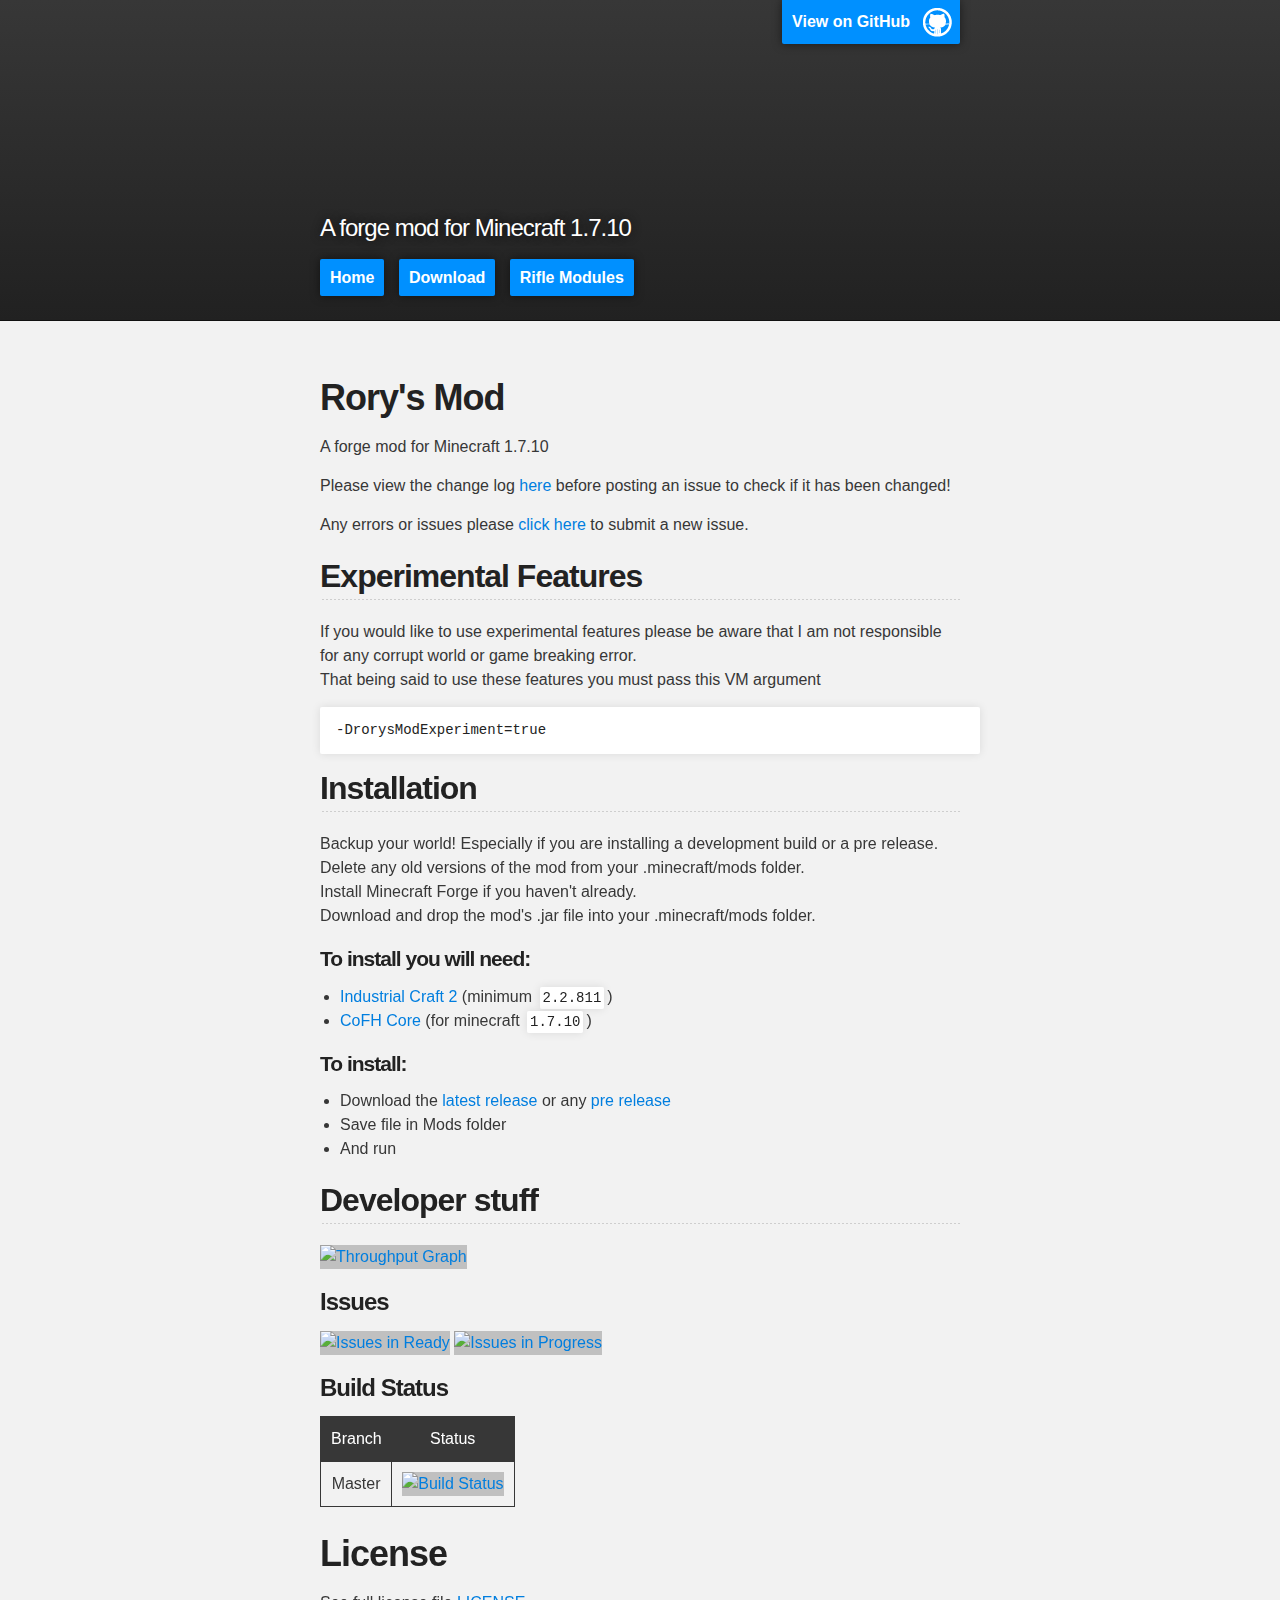
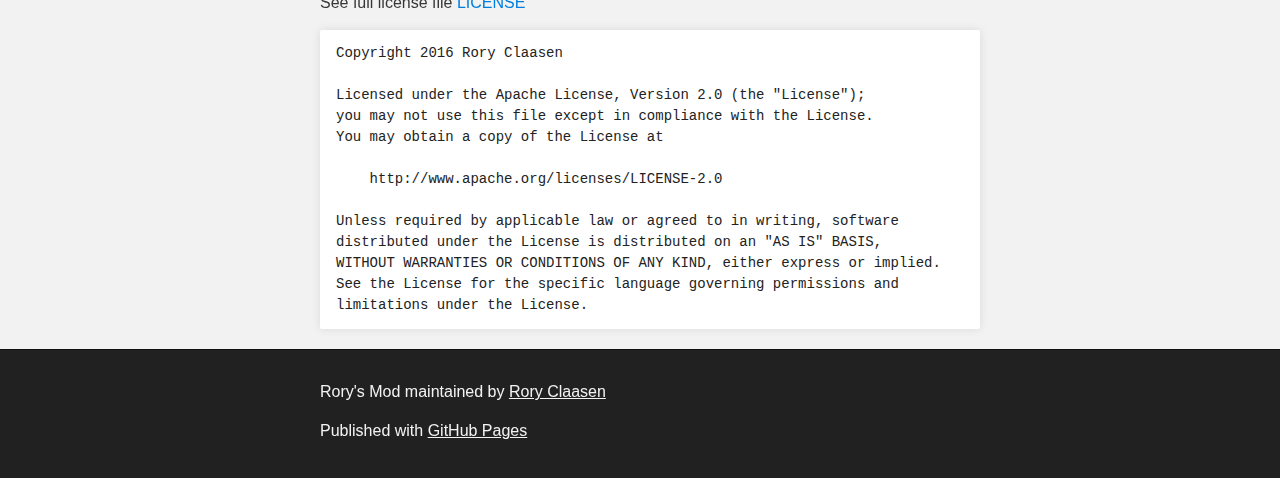
==== index.html @ 65c18e64 "Fixed alignment" ====
<!DOCTYPE html>
<html>

<head>
   <meta charset='utf-8'>
   <meta http-equiv="X-UA-Compatible" content="chrome=1">
   <meta name="description" content="Rory&#39;s Mod : A forge mod for Minecraft 1.7.10">

   <link rel="stylesheet" type="text/css" media="screen" href="stylesheets/stylesheet.css">
   <link rel="stylesheet" type="text/css" media="screen" href="stylesheets/custom.css">

   <script src="http://code.jquery.com/jquery-1.12.0.min.js"></script>
   <script src="javascripts/main.js"></script>

   <link rel="shortcut icon" type="image/png" href="http://raw.githubusercontent.com/GOGO98901/RorysMod/master/src/main/resources/assets/rorysmod/textures/items/rifle1.png"/>
   <title>Rory&#39;s Mod</title>
</head>
<body>
   <div id="header_wrap" class="outer">
      <header class="inner">
         <a id="forkme_banner" href="https://github.com/GOGO98901/RorysMod">View on GitHub</a>

         <!--<h1 id="project_title">Rory&#39;s Mod</h1>-->
         <div id="logo"></div>
         <h2 id="project_tagline">A forge mod for Minecraft 1.7.10</h2>

         <a class="navLink" href="#header_wrap">Home</a>
         <a class="navLink" href="#installation">Download</a>
         <a class="navLink" href="module.html">Rifle Modules</a>
      </header>
   </div>
   <div id="main_content_wrap" class="outer">
      <section id="main_content" class="inner">
         <h1><a id="rorys-mod" class="anchor" href="#rorys-mod" aria-hidden="true"><span aria-hidden="true" class="octicon octicon-link"></span></a>Rory's Mod</h1>

         <p>A forge mod for Minecraft 1.7.10</p>

         <p>Please view the change log <a href="https://github.com/GOGO98901/RorysMod/blob/master/change.log.md#change-log">here</a> before posting an issue to check if it has been changed!</p>

         <p>Any errors or issues please <a href="https://github.com/GOGO98901/RorysMod/issues/new">click here</a> to submit a new issue.</p>

         <h2><a id="experimental-features" class="anchor" href="#experimental-features" aria-hidden="true"><span aria-hidden="true" class="octicon octicon-link"></span></a>Experimental Features</h2>

         <p>
            If you would like to use experimental features please be aware that I am not responsible for any corrupt world
            or game breaking error.<br>
            That being said to use these features you must pass this VM argument
         </p>

         <pre><code>-DrorysModExperiment=true</code></pre>

         <h2><a id="installation" class="anchor" href="#installation" aria-hidden="true"><span aria-hidden="true" class="octicon octicon-link"></span></a>Installation</h2>

         <p>
            Backup your world! Especially if you are installing a development build or a pre release.<br>
            Delete any old versions of the mod from your .minecraft/mods folder.<br>
            Install Minecraft Forge if you haven't already.<br>
            Download and drop the mod's .jar file into your .minecraft/mods folder.
         </p>

         <h4><a id="to-install-you-will-need" class="anchor" href="#to-install-you-will-need" aria-hidden="true"><span aria-hidden="true" class="octicon octicon-link"></span></a>To install you will need:</h4>

         <ul>
            <li>
               <a href="http://www.industrial-craft.net/">Industrial Craft 2</a> (minimum <code>2.2.811</code>)
            </li>
            <li>
               <a href="http://www.teamcofh.com">CoFH Core</a> (for minecraft <code>1.7.10</code>)
            </li>
         </ul>

         <h4><a id="to-install" class="anchor" href="#to-install" aria-hidden="true"><span aria-hidden="true" class="octicon octicon-link"></span></a>To install:</h4>

         <ul>
            <li>Download the <a href="https://github.com/GOGO98901/RorysMod/releases/latest">latest release</a> or any <a href="https://github.com/GOGO98901/RorysMod/releases">pre release</a></li>
            <li>Save file in Mods folder</li>
            <li>And run</li>
         </ul>

         <h2><a id="developer-stuff" class="anchor" href="#developer-stuff" aria-hidden="true"><span aria-hidden="true" class="octicon octicon-link"></span></a>Developer stuff</h2>

         <p><a href="https://waffle.io/GOGO98901/RorysMod/metrics"><img src="https://graphs.waffle.io/GOGO98901/RorysMod/throughput.svg" alt="Throughput Graph"></a></p>

         <h3><a id="issues" class="anchor" href="#issues" aria-hidden="true"><span aria-hidden="true" class="octicon octicon-link"></span></a>Issues</h3>

         <p>
            <a href="https://waffle.io/GOGO98901/RorysMod"><img src="https://badge.waffle.io/GOGO98901/RorysMod.png?label=ready&amp;title=Ready" alt="Issues in Ready"></a>
            <a href="https://waffle.io/GOGO98901/RorysMod"><img src="https://badge.waffle.io/GOGO98901/RorysMod.png?label=in%20progress&amp;title=In%20Progress" alt="Issues in Progress"></a>
         </p>

         <h3><a id="build-status" class="anchor" href="#build-status" aria-hidden="true"><span aria-hidden="true" class="octicon octicon-link"></span></a>Build Status</h3>
         <table class="build-status">
            <thead>
               <tr>
                  <th align="center">Branch</th>
                  <th align="center">Status</th>
               </tr>
            </thead>
            <tbody>
               <tr>
                  <td align="center">Master</td>
                  <td align="center"><a href="https://travis-ci.org/GOGO98901/RorysMod"><img src="https://travis-ci.org/GOGO98901/RorysMod.svg?branch=master" alt="Build Status"></a></td>
               </tr>
            </tbody>
         </table>

         <div>
            <h1><a id="license" class="anchor" href="#license" aria-hidden="true"><span aria-hidden="true" class="octicon octicon-link"></span></a>License</h1>
            <p>See full license file <a href="https://github.com/GOGO98901/RorysMod/blob/master/LICENSE">LICENSE</a></p>
            <pre><code>Copyright 2016 Rory Claasen<br><br>Licensed under the Apache License, Version 2.0 (the "License");<br>you may not use this file except in compliance with the License.<br>You may obtain a copy of the License at<br><br>    http://www.apache.org/licenses/LICENSE-2.0<br><br>Unless required by applicable law or agreed to in writing, software<br>distributed under the License is distributed on an "AS IS" BASIS,<br>WITHOUT WARRANTIES OR CONDITIONS OF ANY KIND, either express or implied.<br>See the License for the specific language governing permissions and<br>limitations under the License.</code></pre>
         </div>
      </section>
   </div>

   <!-- FOOTER  -->
   <div id="footer_wrap" class="outer">
      <footer class="inner">
         <p class="copyright">Rory&#39;s Mod maintained by <a href="http://roryclaasen.co.nf">Rory Claasen</a></p></p>
         <p>Published with <a href="https://pages.github.com">GitHub Pages</a></p>
      </footer>
   </div>

   <script type="text/javascript">
   var gaJsHost = (("https:" == document.location.protocol) ? "https://ssl." : "http://www.");
   document.write(unescape("%3Cscript src='" + gaJsHost + "google-analytics.com/ga.js' type='text/javascript'%3E%3C/script%3E"));
   </script>
   <script type="text/javascript">
   try {
      var pageTracker = _gat._getTracker("UA-45259414-2");
      pageTracker._trackPageview();
   } catch(err) {}
   </script>
</body>
</html>
---- stylesheets/stylesheet.css ----
/*******************************************************************************
Slate Theme for GitHub Pages
by Jason Costello, @jsncostello
*******************************************************************************/

@import url(github-light.css);

/*******************************************************************************
MeyerWeb Reset
*******************************************************************************/

html, body, div, span, applet, object, iframe,
h1, h2, h3, h4, h5, h6, p, blockquote, pre,
a, abbr, acronym, address, big, cite, code,
del, dfn, em, img, ins, kbd, q, s, samp,
small, strike, strong, sub, sup, tt, var,
b, u, i, center,
dl, dt, dd, ol, ul, li,
fieldset, form, label, legend,
table, caption, tbody, tfoot, thead, tr, th, td,
article, aside, canvas, details, embed,
figure, figcaption, footer, header, hgroup,
menu, nav, output, ruby, section, summary,
time, mark, audio, video {
  margin: 0;
  padding: 0;
  border: 0;
  font: inherit;
  vertical-align: baseline;
}

/* HTML5 display-role reset for older browsers */
article, aside, details, figcaption, figure,
footer, header, hgroup, menu, nav, section {
  display: block;
}

ol, ul {
  list-style: none;
}

table {
  border-collapse: collapse;
  border-spacing: 0;
}

/*******************************************************************************
Theme Styles
*******************************************************************************/

body {
  box-sizing: border-box;
  color:#373737;
  background: #212121;
  font-size: 16px;
  font-family: 'Myriad Pro', Calibri, Helvetica, Arial, sans-serif;
  line-height: 1.5;
  -webkit-font-smoothing: antialiased;
}

h1, h2, h3, h4, h5, h6 {
  margin: 10px 0;
  font-weight: 700;
  color:#222222;
  font-family: 'Lucida Grande', 'Calibri', Helvetica, Arial, sans-serif;
  letter-spacing: -1px;
}

h1 {
  font-size: 36px;
  font-weight: 700;
}

h2 {
  padding-bottom: 10px;
  font-size: 32px;
  background: url('../images/bg_hr.png') repeat-x bottom;
}

h3 {
  font-size: 24px;
}

h4 {
  font-size: 21px;
}

h5 {
  font-size: 18px;
}

h6 {
  font-size: 16px;
}

p {
  margin: 10px 0 15px 0;
}

footer p {
  color: #f2f2f2;
}

a {
  text-decoration: none;
  color: #007edf;
  text-shadow: none;

  transition: color 0.5s ease;
  transition: text-shadow 0.5s ease;
  -webkit-transition: color 0.5s ease;
  -webkit-transition: text-shadow 0.5s ease;
  -moz-transition: color 0.5s ease;
  -moz-transition: text-shadow 0.5s ease;
  -o-transition: color 0.5s ease;
  -o-transition: text-shadow 0.5s ease;
  -ms-transition: color 0.5s ease;
  -ms-transition: text-shadow 0.5s ease;
}

a:hover, a:focus {text-decoration: underline;}

footer a {
  color: #F2F2F2;
  text-decoration: underline;
}

em {
  font-style: italic;
}

strong {
  font-weight: bold;
}

img {
  position: relative;
  margin: 0 auto;
  max-width: 739px;
  padding: 5px;
  margin: 10px 0 10px 0;
  border: 1px solid #ebebeb;

  box-shadow: 0 0 5px #ebebeb;
  -webkit-box-shadow: 0 0 5px #ebebeb;
  -moz-box-shadow: 0 0 5px #ebebeb;
  -o-box-shadow: 0 0 5px #ebebeb;
  -ms-box-shadow: 0 0 5px #ebebeb;
}

p img {
  display: inline;
  margin: 0;
  padding: 0;
  vertical-align: middle;
  text-align: center;
  border: none;
}

pre, code {
  width: 100%;
  color: #222;
  background-color: #fff;

  font-family: Monaco, "Bitstream Vera Sans Mono", "Lucida Console", Terminal, monospace;
  font-size: 14px;

  border-radius: 2px;
  -moz-border-radius: 2px;
  -webkit-border-radius: 2px;
}

pre {
  width: 100%;
  padding: 10px;
  box-shadow: 0 0 10px rgba(0,0,0,.1);
  overflow: auto;
}

code {
  padding: 3px;
  margin: 0 3px;
  box-shadow: 0 0 10px rgba(0,0,0,.1);
}

pre code {
  display: block;
  box-shadow: none;
}

blockquote {
  color: #666;
  margin-bottom: 20px;
  padding: 0 0 0 20px;
  border-left: 3px solid #bbb;
}


ul, ol, dl {
  margin-bottom: 15px
}

ul {
  list-style-position: inside;
  list-style: disc;
  padding-left: 20px;
}

ol {
  list-style-position: inside;
  list-style: decimal;
  padding-left: 20px;
}

dl dt {
  font-weight: bold;
}

dl dd {
  padding-left: 20px;
  font-style: italic;
}

dl p {
  padding-left: 20px;
  font-style: italic;
}

hr {
  height: 1px;
  margin-bottom: 5px;
  border: none;
  background: url('../images/bg_hr.png') repeat-x center;
}

table {
  border: 1px solid #373737;
  margin-bottom: 20px;
  text-align: left;
 }

th {
  font-family: 'Lucida Grande', 'Helvetica Neue', Helvetica, Arial, sans-serif;
  padding: 10px;
  background: #373737;
  color: #fff;
 }

td {
  padding: 10px;
  border: 1px solid #373737;
 }

form {
  background: #f2f2f2;
  padding: 20px;
}

/*******************************************************************************
Full-Width Styles
*******************************************************************************/

.outer {
  width: 100%;
}

.inner {
  position: relative;
  max-width: 640px;
  padding: 20px 10px;
  margin: 0 auto;
}

#forkme_banner {
  display: block;
  position: absolute;
  top:0;
  right: 10px;
  z-index: 10;
  padding: 10px 50px 10px 10px;
  color: #fff;
  background: url('../images/blacktocat.png') #0090ff no-repeat 95% 50%;
  font-weight: 700;
  box-shadow: 0 0 10px rgba(0,0,0,.5);
  border-bottom-left-radius: 2px;
  border-bottom-right-radius: 2px;
}

#header_wrap {
  background: #212121;
  background: -moz-linear-gradient(top, #373737, #212121);
  background: -webkit-linear-gradient(top, #373737, #212121);
  background: -ms-linear-gradient(top, #373737, #212121);
  background: -o-linear-gradient(top, #373737, #212121);
  background: linear-gradient(top, #373737, #212121);
}

#header_wrap .inner {
  padding: 50px 10px 30px 10px;
}

#project_title {
  margin: 0;
  color: #fff;
  font-size: 42px;
  font-weight: 700;
  text-shadow: #111 0px 0px 10px;
}

#project_tagline {
  color: #fff;
  font-size: 24px;
  font-weight: 300;
  background: none;
  text-shadow: #111 0px 0px 10px;
}

#downloads {
  position: absolute;
  width: 210px;
  z-index: 10;
  bottom: -40px;
  right: 0;
  height: 70px;
  background: url('../images/icon_download.png') no-repeat 0% 90%;
}

.zip_download_link {
  display: block;
  float: right;
  width: 90px;
  height:70px;
  text-indent: -5000px;
  overflow: hidden;
  background: url(../images/sprite_download.png) no-repeat bottom left;
}

.tar_download_link {
  display: block;
  float: right;
  width: 90px;
  height:70px;
  text-indent: -5000px;
  overflow: hidden;
  background: url(../images/sprite_download.png) no-repeat bottom right;
  margin-left: 10px;
}

.zip_download_link:hover {
  background: url(../images/sprite_download.png) no-repeat top left;
}

.tar_download_link:hover {
  background: url(../images/sprite_download.png) no-repeat top right;
}

#main_content_wrap {
  background: #f2f2f2;
  border-top: 1px solid #111;
  border-bottom: 1px solid #111;
}

#main_content {
  padding-top: 40px;
}

#footer_wrap {
  background: #212121;
}



/*******************************************************************************
Small Device Styles
*******************************************************************************/

@media screen and (max-width: 480px) {
  body {
    font-size:14px;
  }

  #downloads {
    display: none;
  }

  .inner {
    min-width: 320px;
    max-width: 480px;
  }

  #project_title {
  font-size: 32px;
  }

  h1 {
    font-size: 28px;
  }

  h2 {
    font-size: 24px;
  }

  h3 {
    font-size: 21px;
  }

  h4 {
    font-size: 18px;
  }

  h5 {
    font-size: 14px;
  }

  h6 {
    font-size: 12px;
  }

  code, pre {
    min-width: 320px;
    max-width: 480px;
    font-size: 11px;
  }

}
---- stylesheets/custom.css ----
#logo {
	style: block;
	width: 700px;
	height: 150px;
	background-image: url('https://raw.githubusercontent.com/GOGO98901/RorysMod/master/src/main/resources/assets/rorysmod/textures/logo.png');
	background-size: cover;
	position: relative;
	right:100px;
}

table#build-status, img {
	margin: 0;
	padding: 0;
	border: none;
	box-shadow: none;
	background: #C0C0C0;
	cursor: pointer;
	vertical-align:middle;
}

.navLink {
	color: white;
	margin-right: 10px;
	padding: 10px 10px 10px 10px;
	background: #0090ff;
	font-weight: 700;
	box-shadow: 0 0 10px rgba(0,0,0,.5);
	border-radius: 2px;
}

.wiki-item {
	padding: 10px 10px 10px 10px;
	box-shadow: 0 0 5px rgba(0,0,0,0.75);
	border-radius: 5px;
	background: #C0C0C0;
	cursor: pointer;
	color: black;
	margin: 5px;
}
.wiki-item img {
	margin: 0;
	padding: 0;
	padding-right: 5px;
	border: none;
	box-shadow: none;
	width: 32px;
	height: 32px;
	vertical-align: middle;
}
.wiki-item span {
	position: relative;
	font-weight: 700;
	height: 32px;
	font-size: 20px;
	vertical-align: middle;
}

.module {
	margin: 0;
	padding: 0;
	width: 22px;
	height: 22px;
	top: 3px;
}
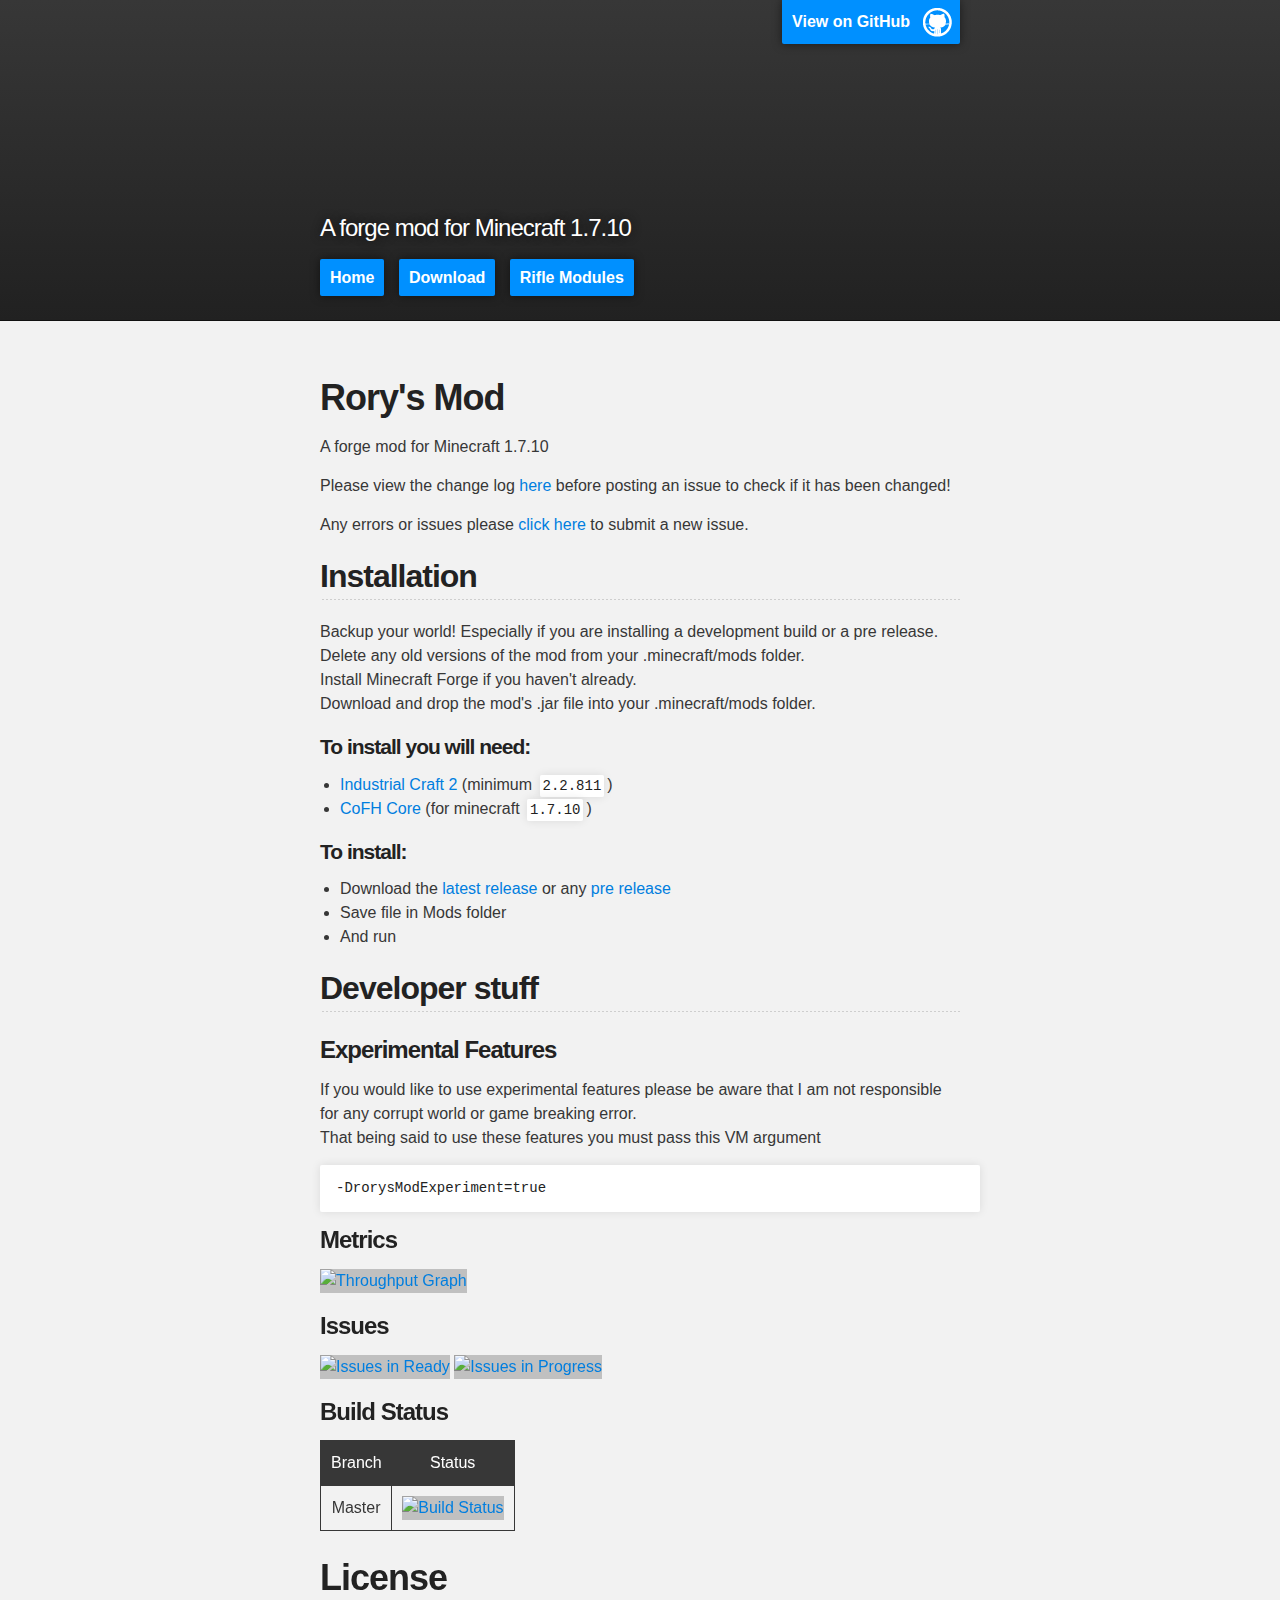
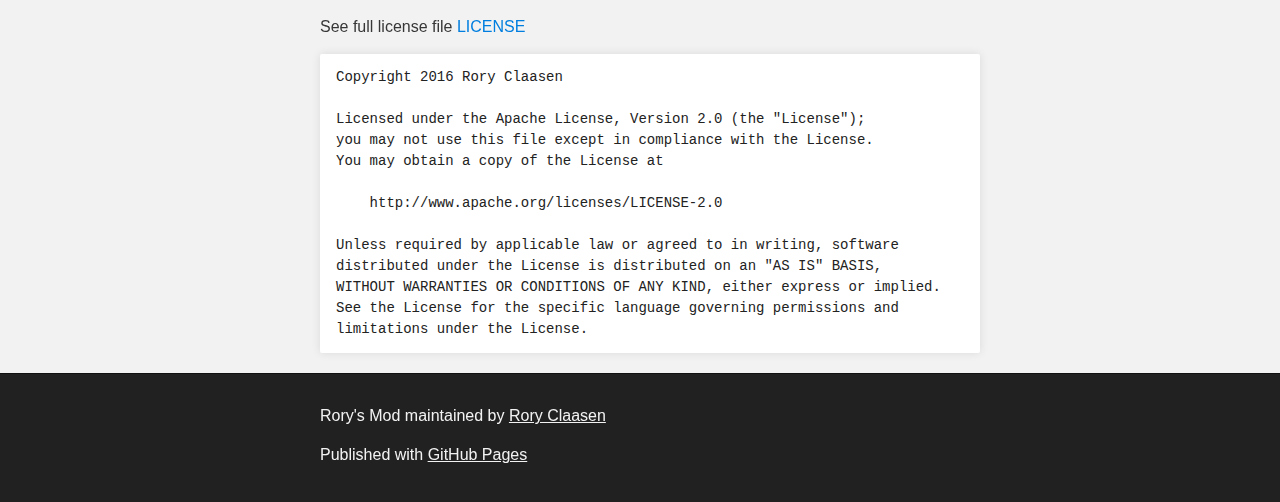
==== commit c5f03f04: "Moved bits around" ====
--- a/index.html
+++ b/index.html
@@ -39,16 +39,6 @@
 
          <p>Any errors or issues please <a href="https://github.com/GOGO98901/RorysMod/issues/new">click here</a> to submit a new issue.</p>
 
-         <h2><a id="experimental-features" class="anchor" href="#experimental-features" aria-hidden="true"><span aria-hidden="true" class="octicon octicon-link"></span></a>Experimental Features</h2>
-
-         <p>
-            If you would like to use experimental features please be aware that I am not responsible for any corrupt world
-            or game breaking error.<br>
-            That being said to use these features you must pass this VM argument
-         </p>
-
-         <pre><code>-DrorysModExperiment=true</code></pre>
-
          <h2><a id="installation" class="anchor" href="#installation" aria-hidden="true"><span aria-hidden="true" class="octicon octicon-link"></span></a>Installation</h2>
 
          <p>
@@ -79,6 +69,15 @@
 
          <h2><a id="developer-stuff" class="anchor" href="#developer-stuff" aria-hidden="true"><span aria-hidden="true" class="octicon octicon-link"></span></a>Developer stuff</h2>
 
+         <h3><a id="experimental-features" class="anchor" href="#experimental-features" aria-hidden="true"><span aria-hidden="true" class="octicon octicon-link"></span></a>Experimental Features</h3>
+         <p>
+            If you would like to use experimental features please be aware that I am not responsible for any corrupt world
+            or game breaking error.<br>
+            That being said to use these features you must pass this VM argument
+         </p>
+         <pre><code>-DrorysModExperiment=true</code></pre>
+
+         <h3><a id="metrics" class="anchor" href="#metrics" aria-hidden="true"><span aria-hidden="true" class="octicon octicon-link"></span></a>Metrics</h3>
          <p><a href="https://waffle.io/GOGO98901/RorysMod/metrics"><img src="https://graphs.waffle.io/GOGO98901/RorysMod/throughput.svg" alt="Throughput Graph"></a></p>
 
          <h3><a id="issues" class="anchor" href="#issues" aria-hidden="true"><span aria-hidden="true" class="octicon octicon-link"></span></a>Issues</h3>
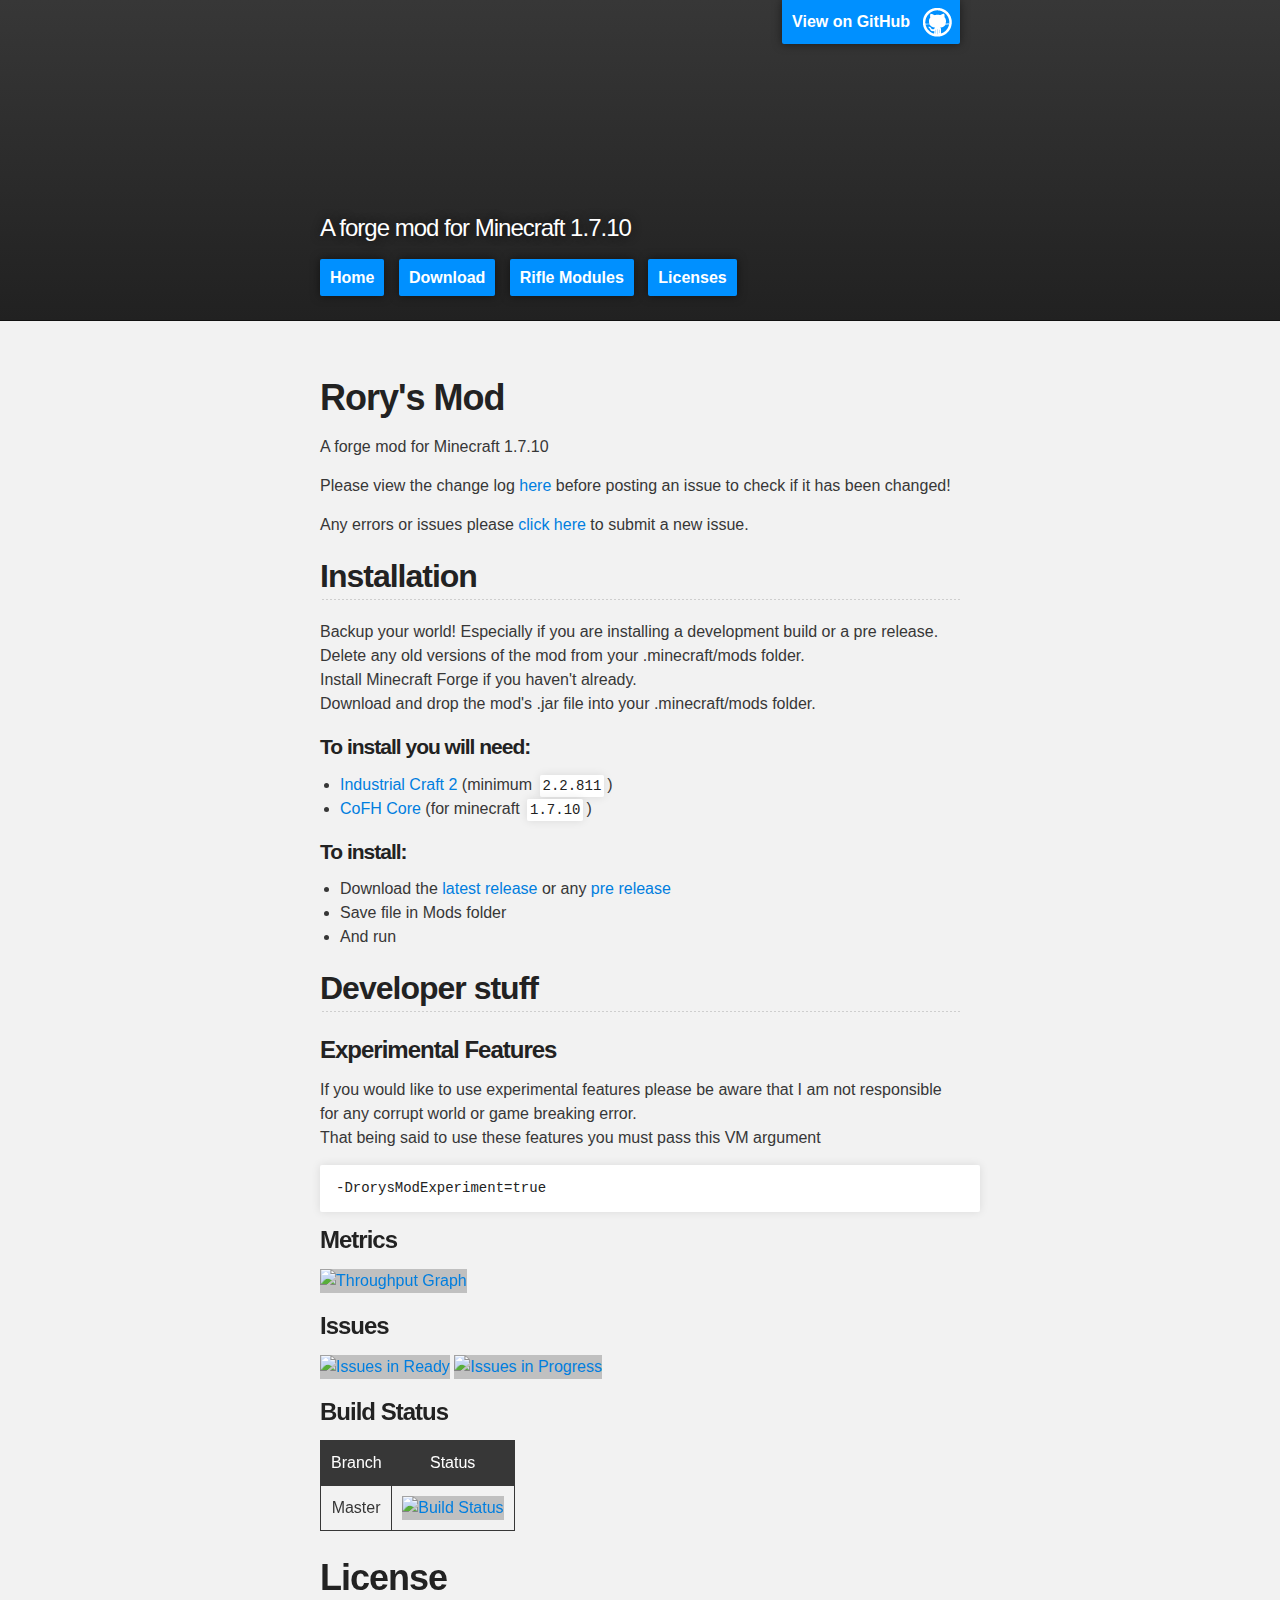
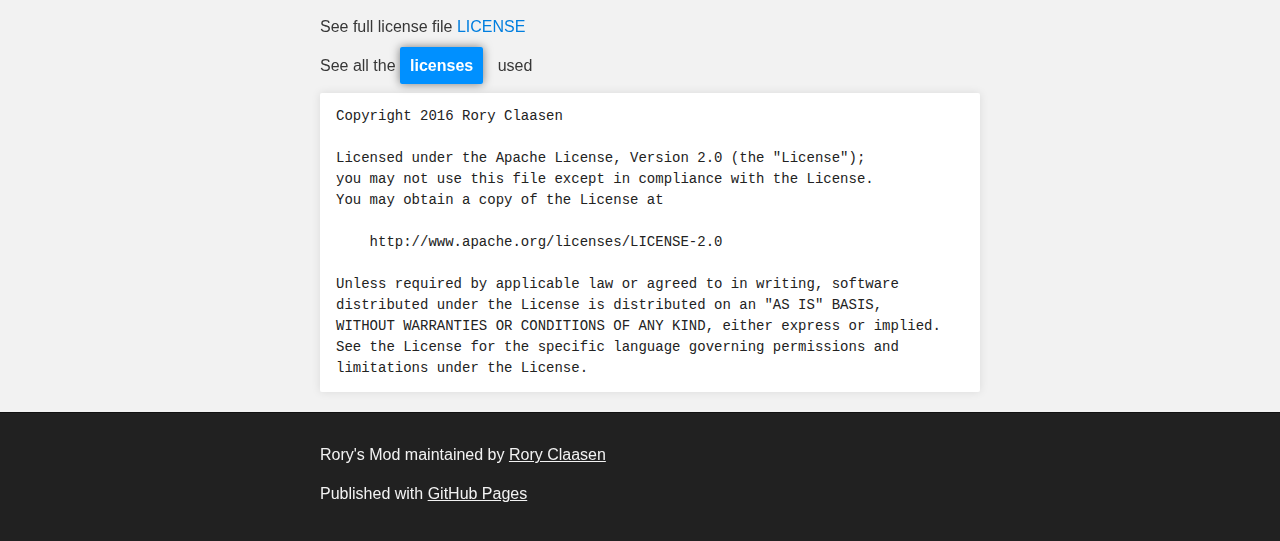
==== commit b54ed7fc: "Update index.html" ====
--- a/index.html
+++ b/index.html
@@ -27,6 +27,7 @@
          <a class="navLink" href="#header_wrap">Home</a>
          <a class="navLink" href="#installation">Download</a>
          <a class="navLink" href="module.html">Rifle Modules</a>
+         <a class="navLink" href="license.html">Licenses</a>
       </header>
    </div>
    <div id="main_content_wrap" class="outer">
@@ -105,7 +106,8 @@
 
          <div>
             <h1><a id="license" class="anchor" href="#license" aria-hidden="true"><span aria-hidden="true" class="octicon octicon-link"></span></a>License</h1>
-            <p>See full license file <a href="https://github.com/GOGO98901/RorysMod/blob/master/LICENSE">LICENSE</a></p>
+            <p>See full license file <a href="https://github.com/GOGO98901/RorysMod/blob/master/licence.txt">LICENSE</a></p>
+            <p>See all the <a class="navLink" href="license.html">licenses</a> used</p>
             <pre><code>Copyright 2016 Rory Claasen<br><br>Licensed under the Apache License, Version 2.0 (the "License");<br>you may not use this file except in compliance with the License.<br>You may obtain a copy of the License at<br><br>    http://www.apache.org/licenses/LICENSE-2.0<br><br>Unless required by applicable law or agreed to in writing, software<br>distributed under the License is distributed on an "AS IS" BASIS,<br>WITHOUT WARRANTIES OR CONDITIONS OF ANY KIND, either express or implied.<br>See the License for the specific language governing permissions and<br>limitations under the License.</code></pre>
          </div>
       </section>
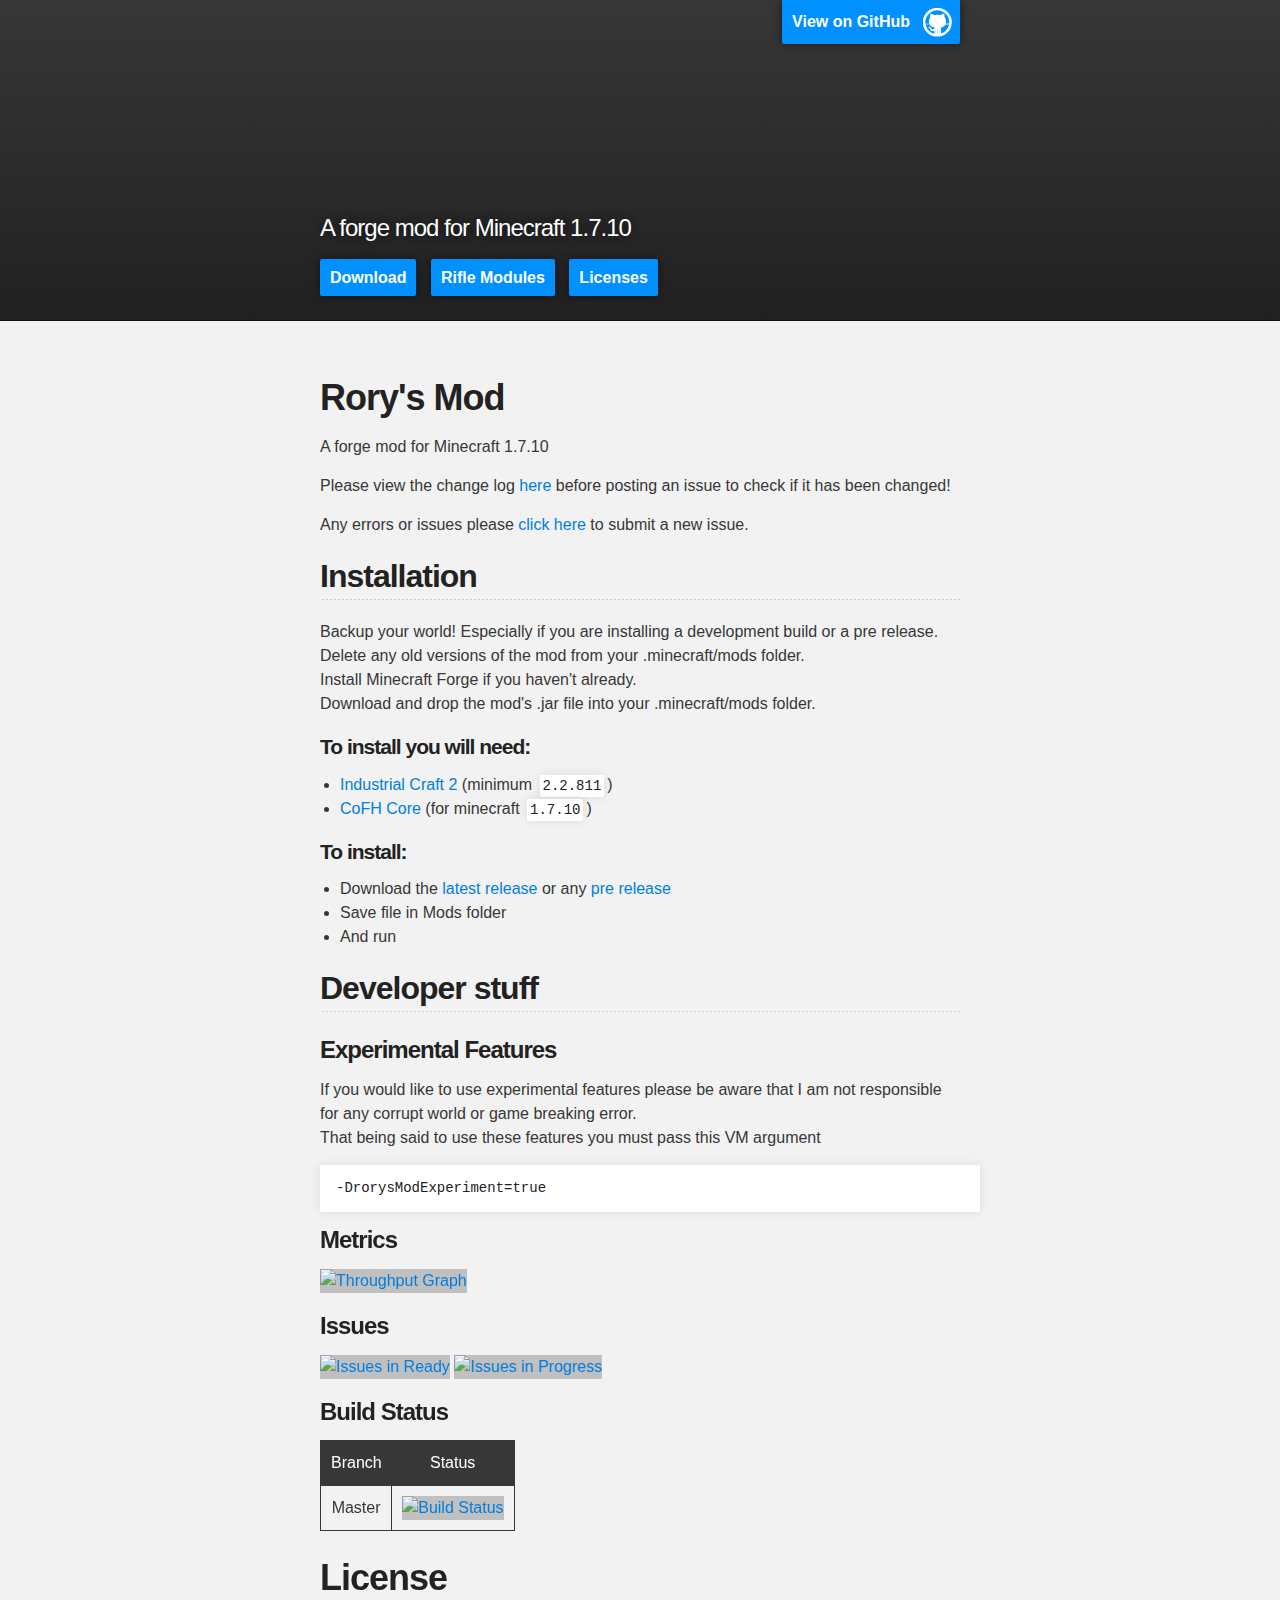
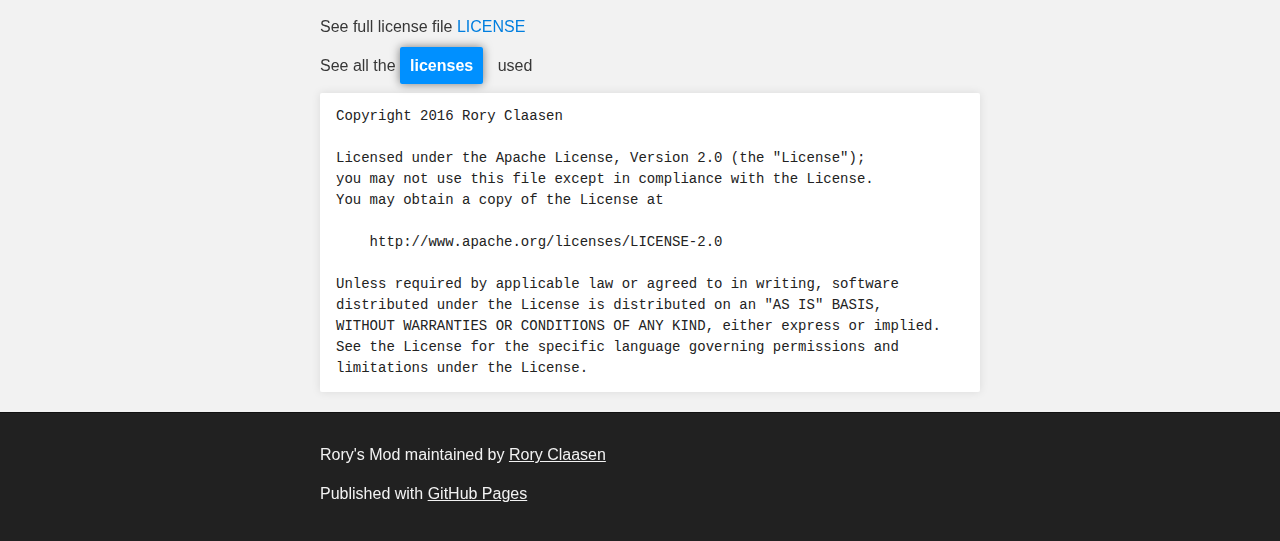
==== commit c3b22688: "Update index.html" ====
--- a/index.html
+++ b/index.html
@@ -24,7 +24,6 @@
          <div id="logo"></div>
          <h2 id="project_tagline">A forge mod for Minecraft 1.7.10</h2>
 
-         <a class="navLink" href="#header_wrap">Home</a>
          <a class="navLink" href="#installation">Download</a>
          <a class="navLink" href="module.html">Rifle Modules</a>
          <a class="navLink" href="license.html">Licenses</a>
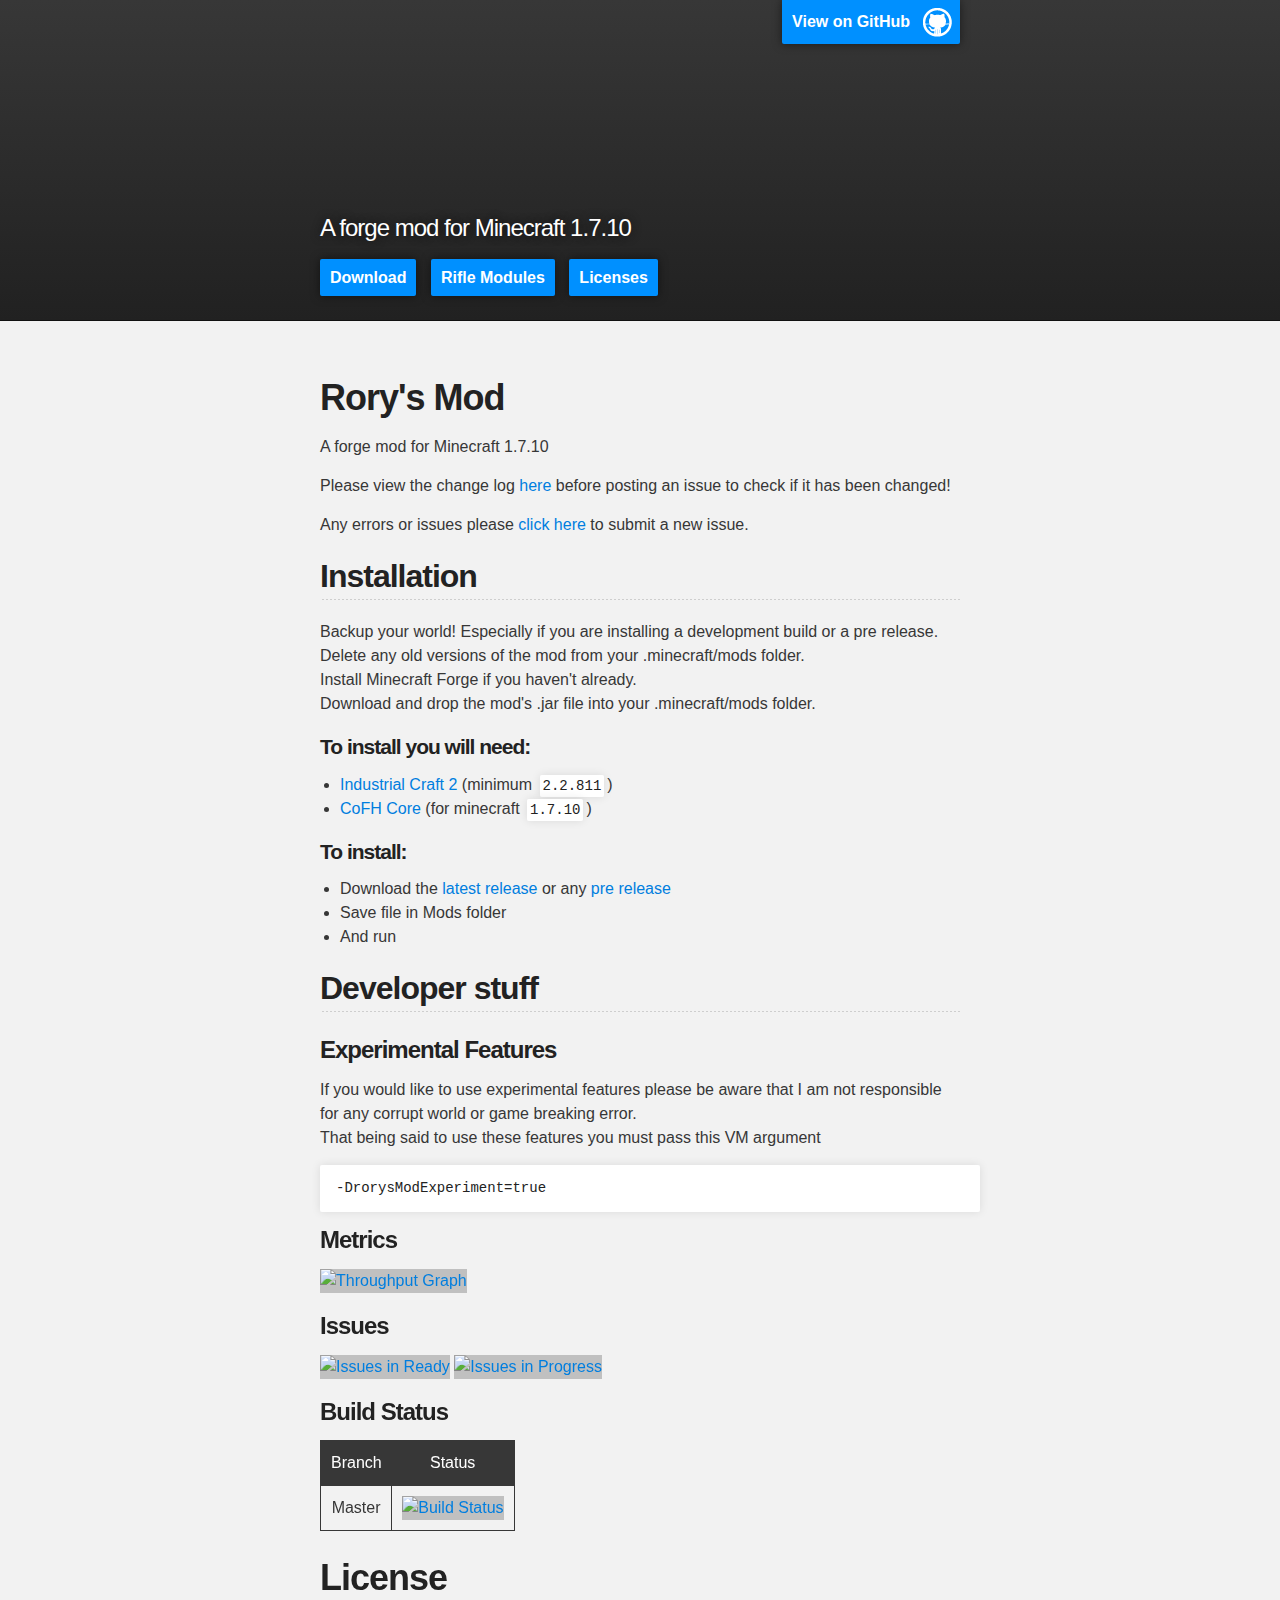
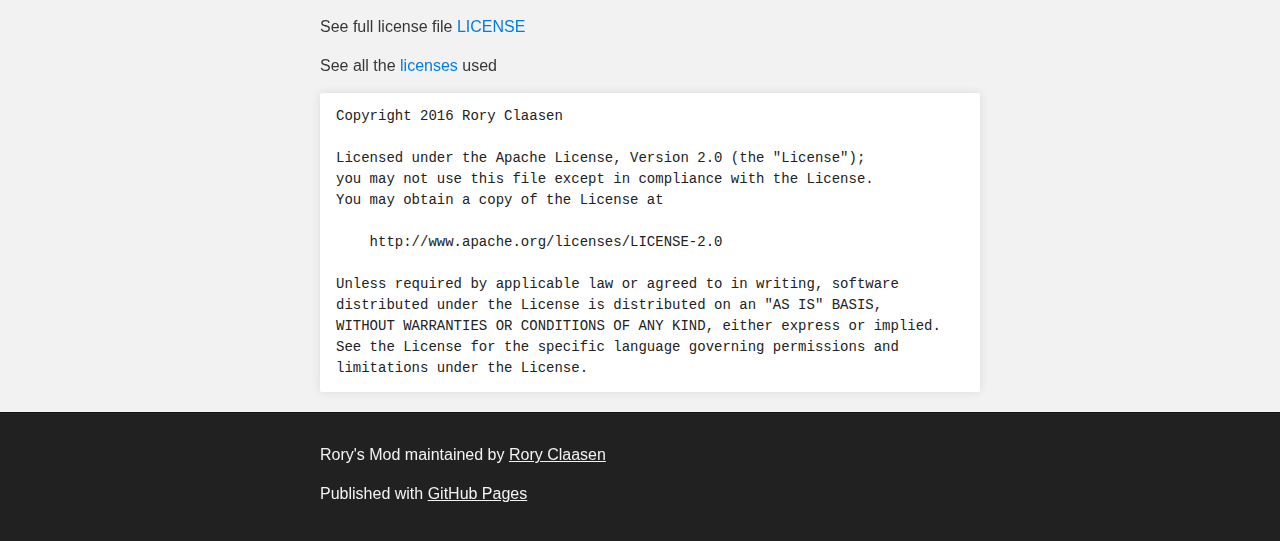
==== commit a43bdfe8: "Update index.html" ====
--- a/index.html
+++ b/index.html
@@ -106,7 +106,7 @@
          <div>
             <h1><a id="license" class="anchor" href="#license" aria-hidden="true"><span aria-hidden="true" class="octicon octicon-link"></span></a>License</h1>
             <p>See full license file <a href="https://github.com/GOGO98901/RorysMod/blob/master/licence.txt">LICENSE</a></p>
-            <p>See all the <a class="navLink" href="license.html">licenses</a> used</p>
+            <p>See all the <a href="license.html">licenses</a> used</p>
             <pre><code>Copyright 2016 Rory Claasen<br><br>Licensed under the Apache License, Version 2.0 (the "License");<br>you may not use this file except in compliance with the License.<br>You may obtain a copy of the License at<br><br>    http://www.apache.org/licenses/LICENSE-2.0<br><br>Unless required by applicable law or agreed to in writing, software<br>distributed under the License is distributed on an "AS IS" BASIS,<br>WITHOUT WARRANTIES OR CONDITIONS OF ANY KIND, either express or implied.<br>See the License for the specific language governing permissions and<br>limitations under the License.</code></pre>
          </div>
       </section>
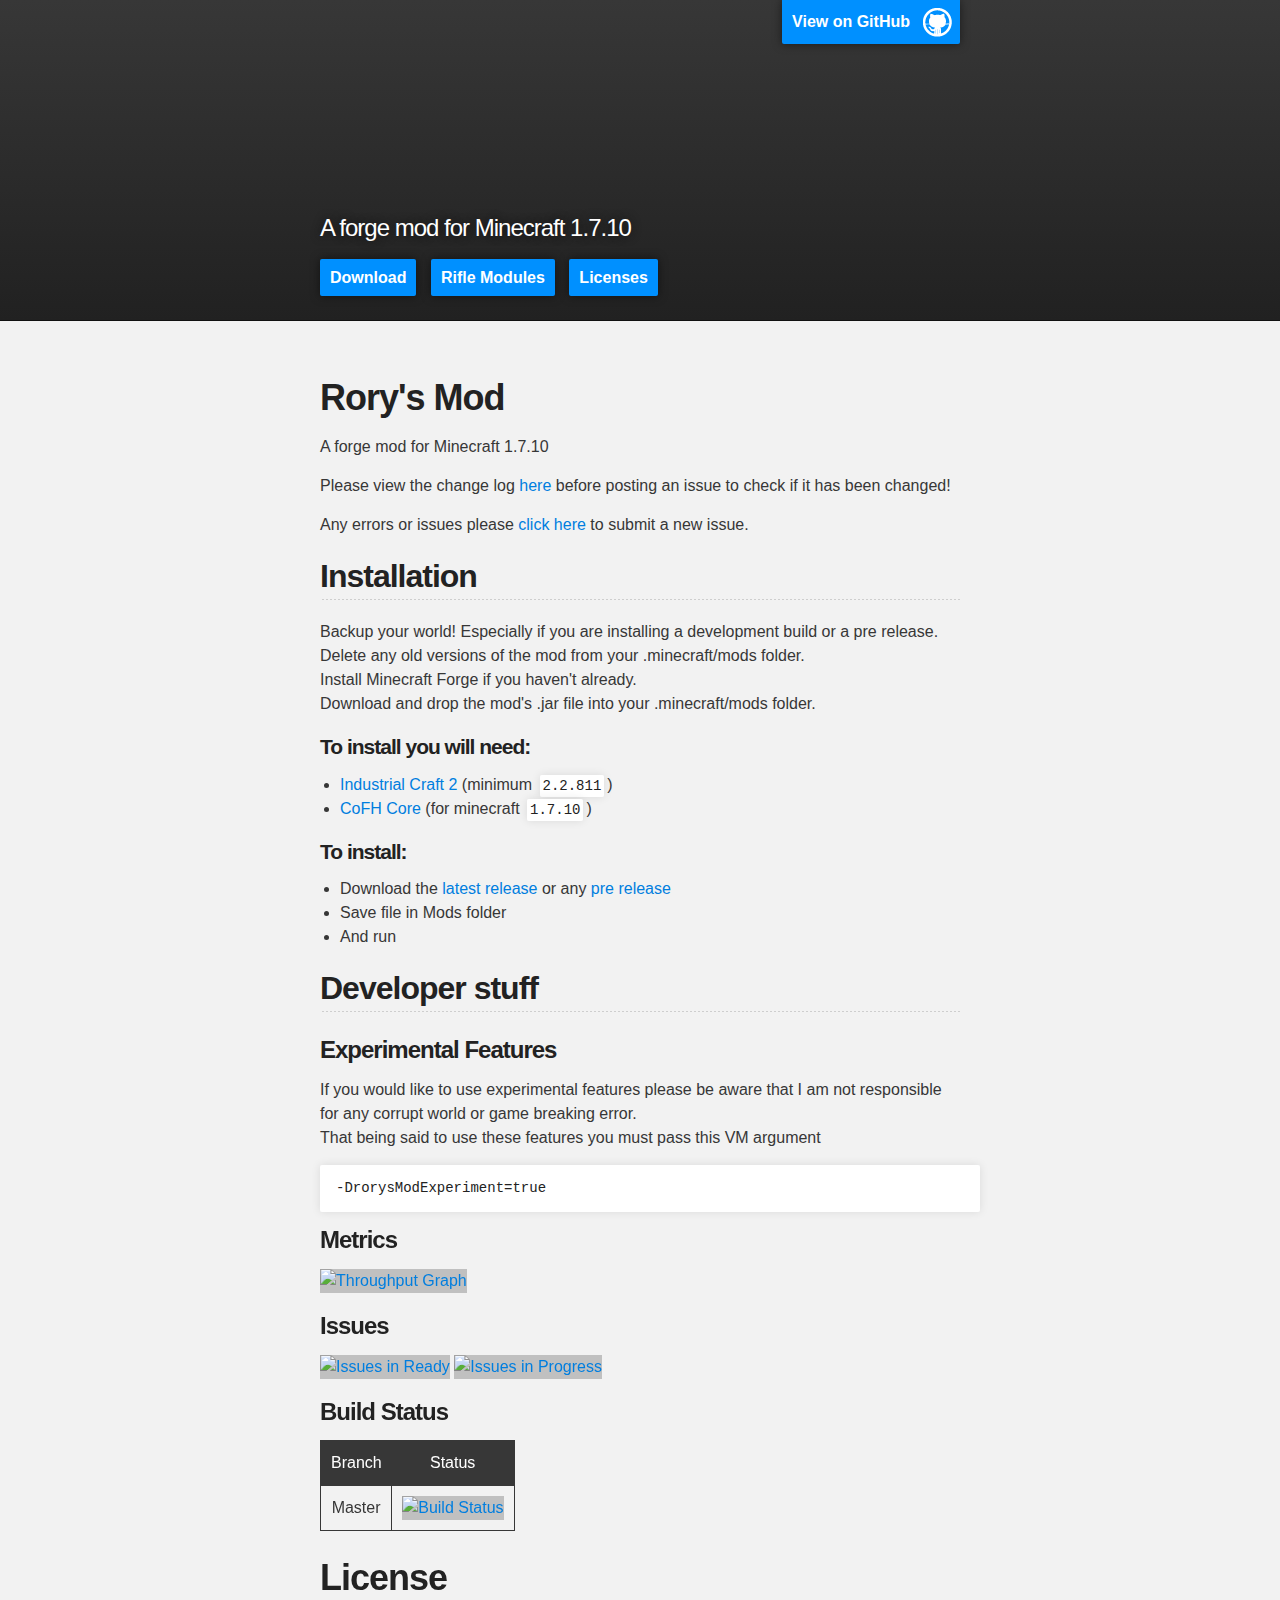
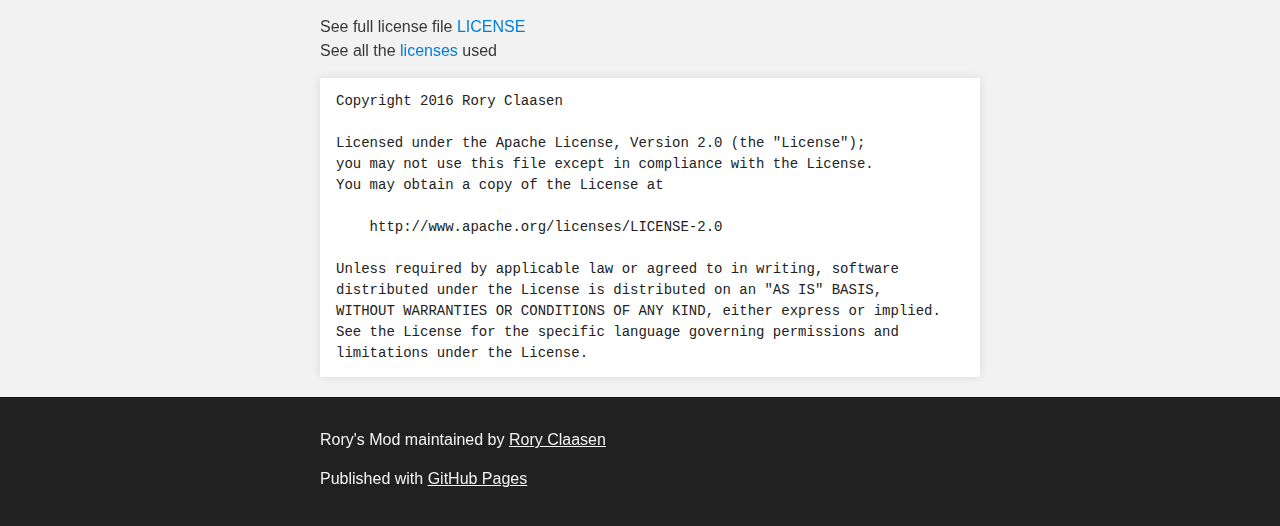
==== commit 2590f188: "Update index.html" ====
--- a/index.html
+++ b/index.html
@@ -105,8 +105,8 @@
 
          <div>
             <h1><a id="license" class="anchor" href="#license" aria-hidden="true"><span aria-hidden="true" class="octicon octicon-link"></span></a>License</h1>
-            <p>See full license file <a href="https://github.com/GOGO98901/RorysMod/blob/master/licence.txt">LICENSE</a></p>
-            <p>See all the <a href="license.html">licenses</a> used</p>
+            <p>See full license file <a href="https://github.com/GOGO98901/RorysMod/blob/master/licence.txt">LICENSE</a>
+            <br>See all the <a href="license.html">licenses</a> used</p>
             <pre><code>Copyright 2016 Rory Claasen<br><br>Licensed under the Apache License, Version 2.0 (the "License");<br>you may not use this file except in compliance with the License.<br>You may obtain a copy of the License at<br><br>    http://www.apache.org/licenses/LICENSE-2.0<br><br>Unless required by applicable law or agreed to in writing, software<br>distributed under the License is distributed on an "AS IS" BASIS,<br>WITHOUT WARRANTIES OR CONDITIONS OF ANY KIND, either express or implied.<br>See the License for the specific language governing permissions and<br>limitations under the License.</code></pre>
          </div>
       </section>
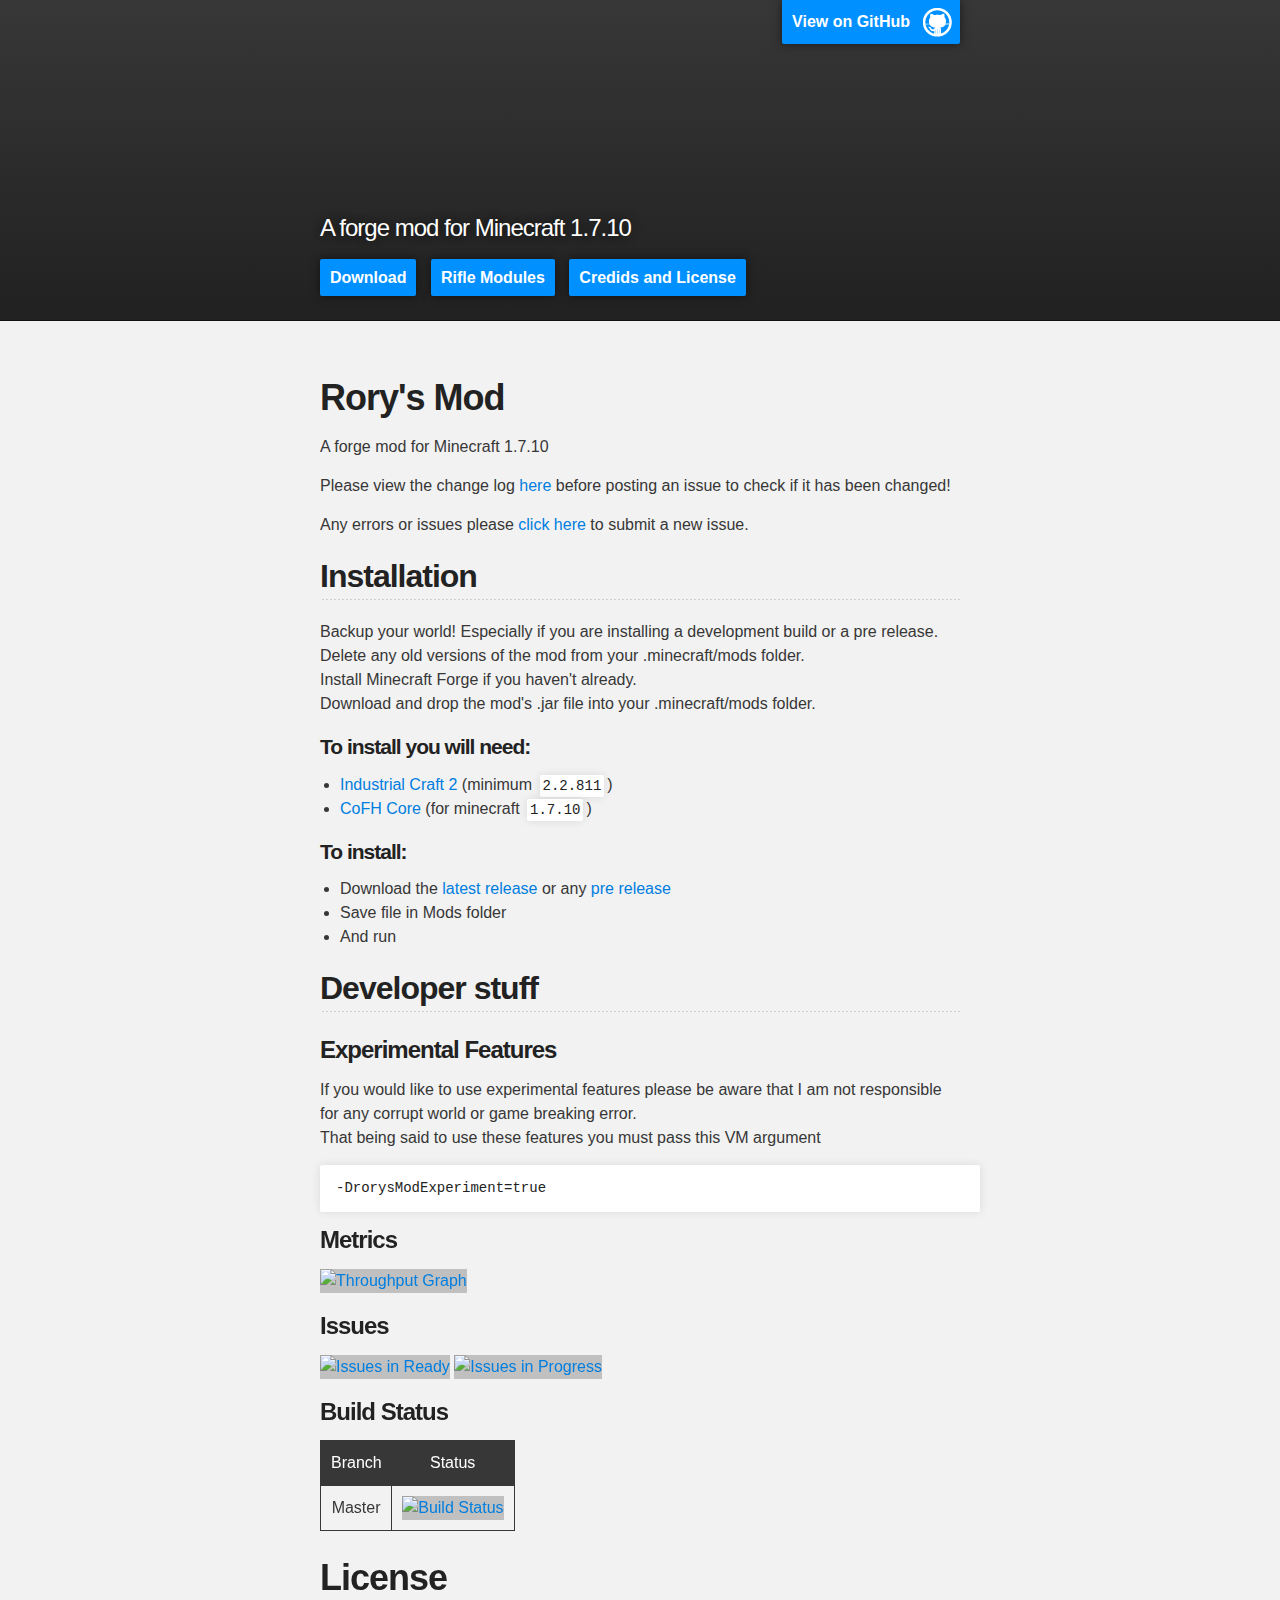
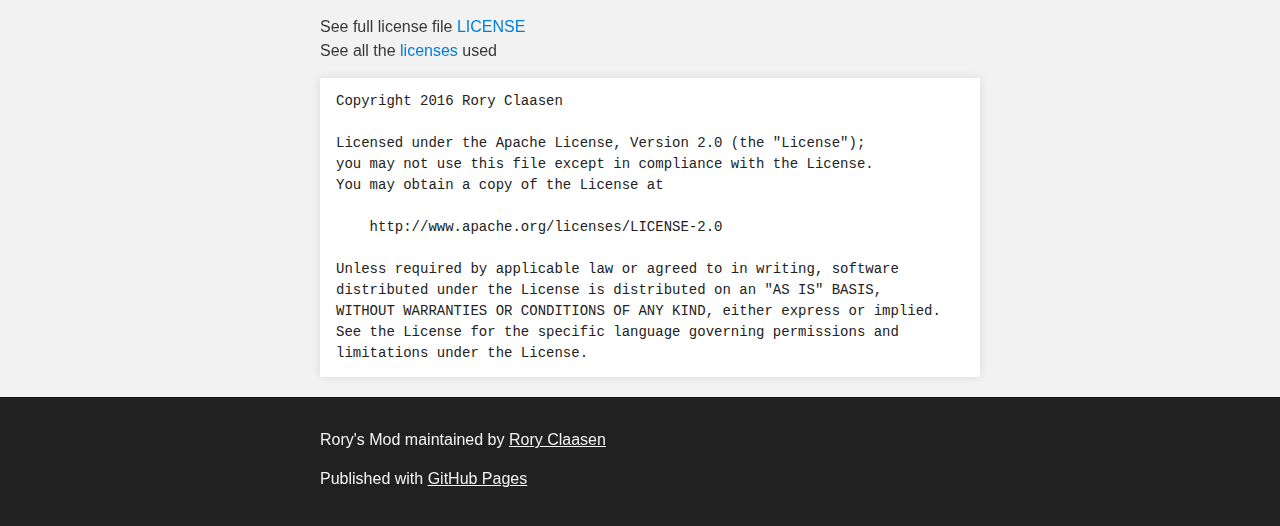
==== commit fafac055: "Update index.html" ====
--- a/index.html
+++ b/index.html
@@ -26,7 +26,7 @@
 
          <a class="navLink" href="#installation">Download</a>
          <a class="navLink" href="module.html">Rifle Modules</a>
-         <a class="navLink" href="license.html">Licenses</a>
+         <a class="navLink" href="license.html">Credids and License</a>
       </header>
    </div>
    <div id="main_content_wrap" class="outer">
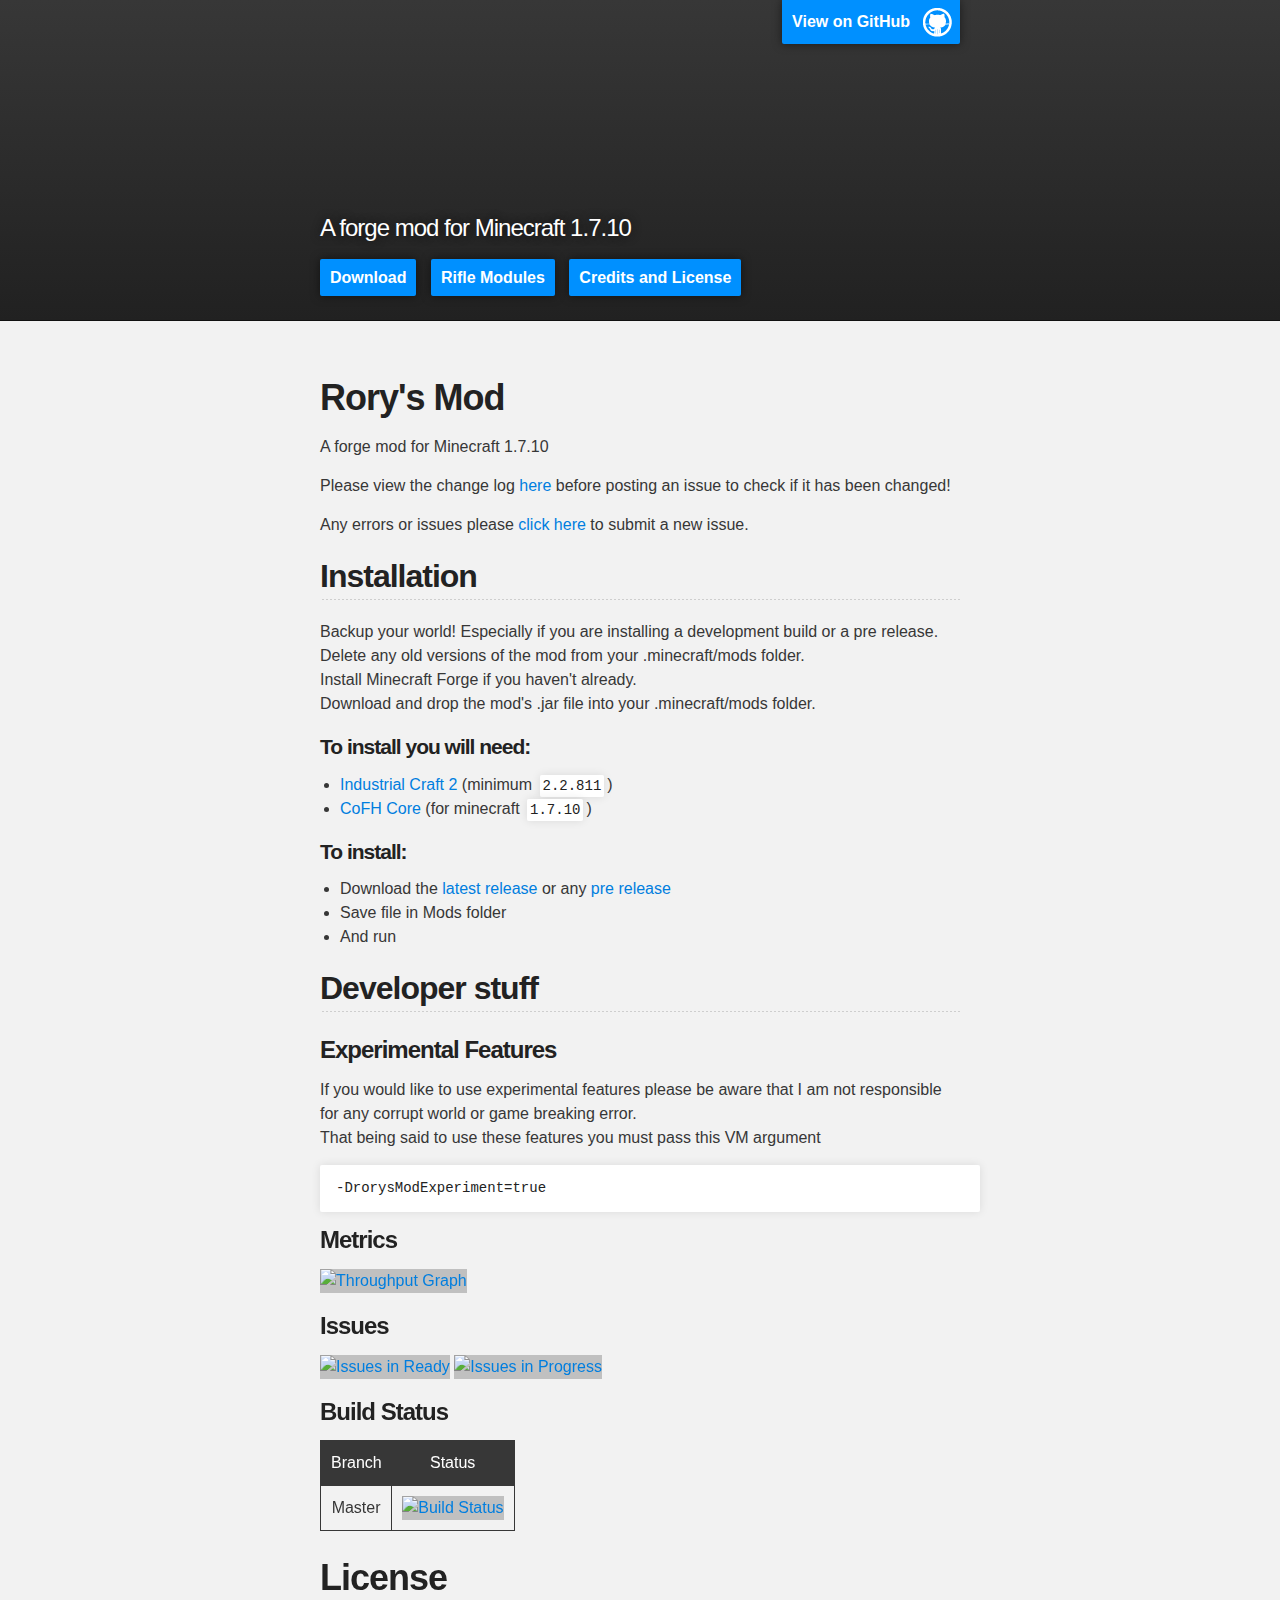
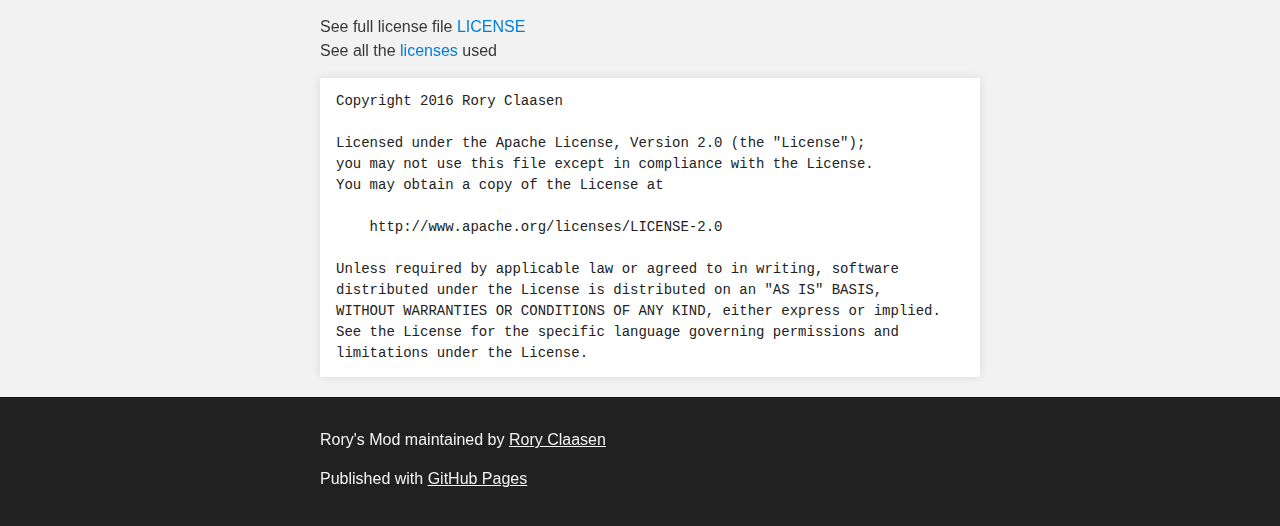
==== commit 9f316ee2: "Fixed spelling" ====
--- a/index.html
+++ b/index.html
@@ -26,7 +26,7 @@
 
          <a class="navLink" href="#installation">Download</a>
          <a class="navLink" href="module.html">Rifle Modules</a>
-         <a class="navLink" href="license.html">Credids and License</a>
+         <a class="navLink" href="license.html">Credits and License</a>
       </header>
    </div>
    <div id="main_content_wrap" class="outer">
